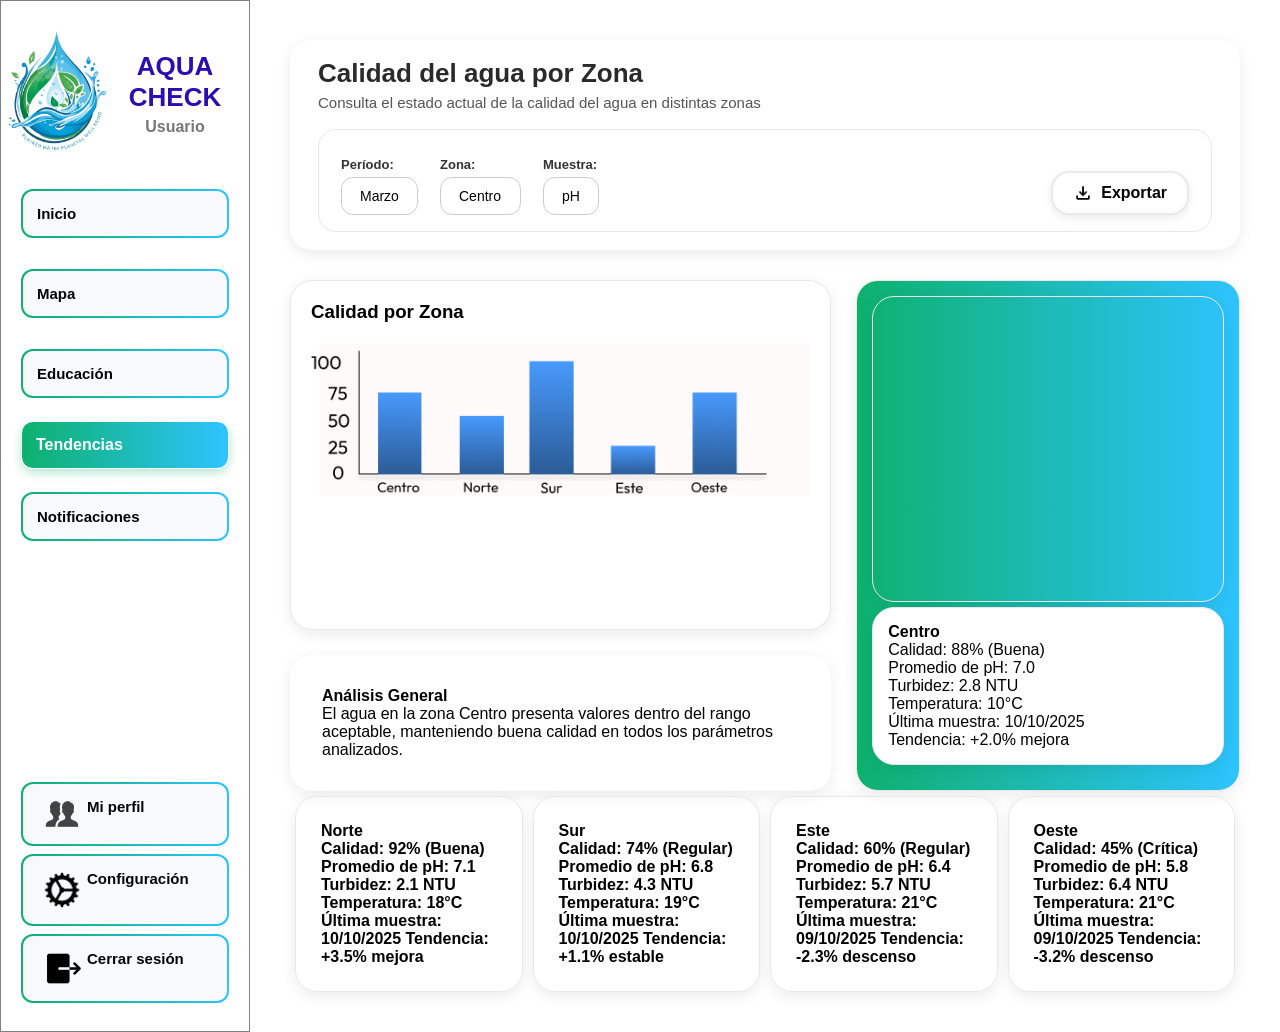
==== calidadAgua.html @ 970a45c3 "calidadAgua" ====
<!DOCTYPE html>
<html lang="es">
<head>
    <meta charset="UTF-8">
    <meta name="viewport" content="width=device-width, initial-scale=1.0">
    <title>calidad del agua por zona</title>
    <link rel="stylesheet" href="calidadAgua.css">
</head>

<body>

    <div id="Menu">
        <div class="imagen1">
            <img src="imagenes/logo.png" alt="Logo">
        </div>

        <div class="titulo">
            <div class="aqua">
                <h2>AQUA CHECK</h2>
                <h3>Usuario</h3>
            </div>

        </div>
        <div class="menu">Inicio</div>
        <div class="menu">Mapa</div>
        <div class="menu">Educación</div>
        <button class="menu1 boton-tendencias">Tendencias</button>
        <div class="menu">Notificaciones</div>

        <div class="menu-user">
            <div class="menu">
                <img class="image" src="imagenes/user.png" alt="Usuario"> Mi perfil
            </div>
            <div class="menu">
                <img class="image" src="imagenes/Settings.png" alt="Configuración"> Configuración
            </div>
            <div class="menu">
                <img class="image" src="imagenes/Logout.png" alt="Cerrar sesión"> Cerrar sesión
            </div>
        </div>
    </div>

    <div id="centro">
        <div id="barra-superior">
            <div class="content1">
                <div class="titulo-pagina">
                    <h2>Calidad del agua por Zona</h2>
                    <p>Consulta el estado actual de la calidad del agua en distintas zonas</p>
                </div>
            </div>

            <div class="content2">
                <div class="fila-filtros">
                    <div class="grupo-filtro">
                        <label for="periodo">Período:</label>
                        <select id="periodo" name="periodo">
                            <option value="marzo">Marzo</option>
                        </select>
                    </div>

                    <div class="grupo-filtro">
                        <label for="zona">Zona:</label>
                        <select id="zona" name="zona">
                            <option value="centro">Centro</option>
                        </select>
                    </div>

                    <div class="grupo-filtro">
                        <label for="muestra">Muestra:</label>
                        <select id="muestra" name="muestra">
                            <option value="ph">pH</option>
                        </select>
                    </div>

                    <div class="boton-exportar">
                        <img src="imagenes/export.png" alt="Exportar">
                        <span>Exportar</span>
                    </div>

                </div>
            </div>

        </div>

<div class="contenedor-principal">
    <div class="columna-izquierda">
        <div class="graficoZ">
            <h3>Calidad por Zona</h3>
            <img src="imagenes/calidadZ - copia.png" class="imagen-card" alt="Gráfico">
        </div>

        <div class="aG">
            <h4>Análisis General</h4>
            <p>
                El agua en la zona Centro presenta valores dentro del rango aceptable,
                manteniendo buena calidad en todos los parámetros analizados.
            </p>
        </div>

    </div>

    <div class="columna-derecha">
        <div class="mapac">
            <iframe src="https://www.google.com/maps/embed?pb=!1m18!1m12!1m3!1d3975.1698090060032!2d-76.61504658309576!3d2.4378062976901214!2m3!1f0!2f0!3f0!3m2!1i1024!2i768!4f13.
            1!3m3!1m2!1s0x8e3f9a0f0f0f0f0f%3A0x0!2sParque%20Caldas%2C%20Popay%C3%A1n%2C%20Cauca%2C%20Colombia!5e0!3m2!1ses!2sco!4v1700000000000"
            width="100%"
            height="300"
            style="border:0; border-radius: 20px;"
            allowfullscreen=""
            loading="lazy"
            referrerpolicy="no-referrer-when-downgrade">
             </iframe>
        </div>

        <div class="textmp">
            <h4>Centro</h4>
            <p>Calidad: 88% (Buena)</p>
            <p>Promedio de pH: 7.0</p>
            <p>Turbidez: 2.8 NTU</p>
            <p>Temperatura: 10°C</p>
            <p>Última muestra: 10/10/2025</p>
            <p>Tendencia: +2.0% mejora</p>
        </div>

    </div>

</div>

        <div class="contentMini"> 
            <div class="tMini tm">
                Norte
                <br>
                Calidad: 92% (Buena) Promedio de pH: 7.1 Turbidez: 2.1 
                NTU Temperatura: 18°C Última muestra: 10/10/2025 
                Tendencia: +3.5% mejora
            </div>
            <div class="tMini tm">
                Sur
                <br>
                Calidad: 74% (Regular) Promedio de pH: 6.8 Turbidez: 4.3 
                NTU Temperatura: 19°C Última muestra: 10/10/2025 Tendencia: +1.1% estable
            </div>
            <div class="tMini tm">
                Este
                <br>
                Calidad: 60% (Regular) Promedio de pH: 6.4 Turbidez: 5.7
                 NTU Temperatura: 21°C Última muestra: 09/10/2025 Tendencia: -2.3% descenso
            </div>
            <div class="tMini tm">
                Oeste
                <br>
                Calidad: 45% (Crítica) Promedio de pH: 5.8 Turbidez: 6.4 NTU
                 Temperatura: 21°C Última muestra: 09/10/2025 Tendencia: -3.2% descenso
            </div>
        </div>

    </div>

</body>
</html>
---- calidadAgua.css ----
* {
    margin: 0;
    padding: 0;
    box-sizing: border-box;
}

body {
    background-color: white;
    display: flex; 
    justify-content: flex-start;
    font-family: 'Inter', sans-serif;
}


#Menu {
    width: 250px;
    min-height: 100vh;
    background: white;
    padding: 20px;
    display: flex;
    flex-direction: column;
    border: 1px solid gray;
    gap: 15px;

    
}

#Menu h2 {
    color: #2b0db1;
    font-size: 26px;
    margin-bottom: 5px;
    text-align: center;
}

#Menu h3 {
    color: #555;
    font-size: 16px;
    text-align: center;
    margin-bottom: 30px;
    opacity: 0.8;
}

.menu1 {
    background: linear-gradient(90deg, #0db16d, #2dc4ff);
    color: white;
    padding: 14px;
    border-radius: 12px;
    font-weight: bold;
    font-size: 16px;
    box-shadow: 0 4px 10px rgba(13,177,109,0.3);
    text-align: left;
    border: 1px solid white;
}

.menu {
    display: flex;
    background: #f8f9fa;
    padding: 14px;
    margin: 8px 0;
    border-radius: 12px;
    text-align: center;
    font-size: 15px;
    font-weight: bold;
    color: #050505;

    border: 2px solid transparent;
    background-image: 
        linear-gradient(#f8f9fa, #f8f9fa),
        linear-gradient(90deg, #0db16d, #2dc4ff);
    background-origin: border-box;
    background-clip: padding-box, border-box;

}

.menu-user {
    margin-top: auto;
}

img {
    width: 150px;
}

.image {
    width: 50px;
    height: auto;
}

.imagen {
    width: 10%;
    height: 130px;
}

.imagen1 {
    width: 2px;
    height: 3px;
    margin-left: -40px;
}

.titulo {
    display: flex;
    margin-left: 100px;
    margin-top: 12px;
}

#centro {
    flex: 1;
    padding: 40px;
    background-color: #ffffff;
    display: flex;
    flex-direction: column;
    overflow-y: auto;
}


#barra-superior {
    width: 100%;
    background: #ffffff;
    border-radius: 22px;
    box-shadow: 0px 4px 15px rgba(0,0,0,0.08);
    
    padding: 18px 28px; 
    display: flex;
    flex-direction: column;
    gap: 18px; 

    animation: dropIn 420ms cubic-bezier(.2,.9,.2,1) both;
    transition: box-shadow 220ms ease, transform 220ms ease;
}

#barra-superior:hover {
    transform: translateY(-3px);
    box-shadow: 0 14px 34px rgba(0,0,0,0.08);
}


.titulo-pagina h2 {
    font-size: 26px;
    font-weight: 700;
    margin: 0;
    color: #2A2A2A;
}

.titulo-pagina p {
    font-size: 15px;
    color: #555;
    margin-top: 5px;
}

.fila-filtros {
    display: flex;
    align-items: end;
    gap: 22px;
    padding: 16px 22px;
    background: #ffffff;
    border: 1.8px solid #E8E8E8;
    border-radius: 18px;
}

.grupo-filtro {
    display: flex;
    flex-direction: column;
    margin-top: 11px;
}

.grupo-filtro label {
    font-size: 13px;
    font-weight: 600;
    color: #333;
    margin-bottom: 5px;
}

select {
    padding: 10px 18px;
    border-radius: 12px;
    border: 1px solid #ccc;
    font-size: 14px;
    cursor: pointer;
    background-color: #fff;
    appearance: none;
}

.boton-exportar {
    display: flex;
    align-items: center;
    gap: 8px;
    background: #ffffff;
    border: 2px solid #EAEAEA;
    padding: 10px 20px;
    border-radius: 18px;
    cursor: pointer;
    transition: 0.2s;
    font-weight: 600;
    box-shadow: 0px 3px 8px rgba(0,0,0,0.08);
    margin-left: auto; /* ← en vez de 480px fijo */
}

.boton-exportar:hover {
    transform: scale(1.03);
}

.boton-exportar img {
    width: 20px;
    height: 20px;
}

#contenedor-info {
    margin-top: 25px;
    display: grid;
    grid-template-columns: 1.3fr 1.3fr 1fr;
    gap: 25px;
}

.cardGrande1,
.card.grande {
    width: 100%;
    height: auto;
    display: flex;
    flex-direction: column;
    justify-content: center;
    padding: 20px;
}

.imagen-card {
    width: 100%;
    height: auto;
    object-fit: contain;
    margin-top: 20px;
}

.card.info {
    grid-row: 1 / 3;
}


.card.analisis {
    grid-column: 1 / 3;
}

.contentMini {
    grid-column: 1 / 4;
    display: flex;
    justify-content: space-between;
    margin-top: 5px;
    flex-wrap: wrap;
}

.tMini.tm{
    text-align: left;
    font-weight: 600;
    flex: 1;
    margin: 0 5px;
    min-width: 150px;

}

.tm {
    border-radius: 22px;
    border: 1.8px solid #E8E8E8;
    padding: 25px;
    box-shadow: 0 4px 15px rgba(0, 0, 0, 0.08);
}

.contenedor-principal {
    margin-top: 30px;
    display: flex;
    gap: 25px;
    width: 100%;
}

.columna-izquierda {
    flex: 2;
    display: flex;
    flex-direction: column;
    gap: 25px;
}

.aG {
    background: #ffffff;
    border-radius: 22px;
    border: 1.8px solid #E8E8E8;
    padding: 30px;
    box-shadow: 0 4px 15px rgba(0, 0, 0, 0.08);
     border: 2px solid transparent;
}

.graficoZ {
    width: 100%;
    height: 350px;
    background: #ffffff;
    border-radius: 22px;
    border: 1.8px solid #E8E8E8;
    padding: 20px;
    box-shadow: 0 4px 15px rgba(0, 0, 0, 0.08);  
}
.columna-derecha {
    flex: 1.3;
    display: flex;
    flex-direction: column;
    gap: 25px;
    background-color: #fff;
    border-radius: 22px;
    border: 1.8px solid #E8E8E8;
    padding: 15px;
    box-shadow: 0 4px 15px rgba(0, 0, 0, 0.08);  
    background: linear-gradient(90deg, #0db16d, #2dc4ff);
}

.mapac{
    background: #ffffff00;
    border-radius: 22px;
    border: 1.8px solid #E8E8E8;
    box-shadow: 0 4px 15px rgba(0, 0, 0, 0.08);  
}

.textmp{
    background: #ffffff;
    border-radius: 22px;
    border: 1.8px solid #E8E8E8;
    padding: 15px;
    box-shadow: 0 4px 15px rgba(0, 0, 0, 0.08);
    margin-top: -20px;
}

.grafico img {
    width: 100%;
    height: auto;
    object-fit: contain;
}

.analisis-general p {
    font-size: 15px;
    line-height: 1.5;
}

.mapa iframe {
    width: 100%;
    height: 230px;
    border-radius: 20px;
}

.info-zona p {
    margin-bottom: 6px;
}

@keyframes slideInLeft {
  from { transform: translateX(-30px); opacity: 0; }
  to   { transform: translateX(0);     opacity: 1; }
}

@keyframes dropIn {
  from { transform: translateY(-12px) scaleY(.98); opacity: 0; }
  to   { transform: translateY(0)     scaleY(1);   opacity: 1; }
}

#Menu {
  animation: slideInLeft 520ms cubic-bezier(.2,.9,.2,1) both;
  will-change: transform, opacity;
}

.menu:hover {
  transform: translateY(-6px) scale(1.01);
  box-shadow: 0 12px 28px rgba(11, 116, 82, 0.08);
}

.menu img {
  transition: transform 400ms ease;
}
.menu:hover img { transform: rotate(-6deg) translateY(-2px); }

.menu:active { animation: clickBounce 240ms both; }

.boton-tendencias {
  transition: transform 250ms ease, box-shadow 250ms ease;
}
.boton-tendencias:hover { transform: scale(1.08); box-shadow: 0 12px 30px rgba(13,177,109,0.18); }
.boton-tendencias:active { transform: scale(.98); }

#barra-superior {
  animation: dropIn 420ms cubic-bezier(.2,.9,.2,1) both;
  will-change: transform, opacity;
  transition: box-shadow 220ms ease, transform 220ms ease;
}
#barra-superior:hover {
  transform: translateY(-4px);
  box-shadow: 0 18px 40px rgba(0,0,0,0.08);
}
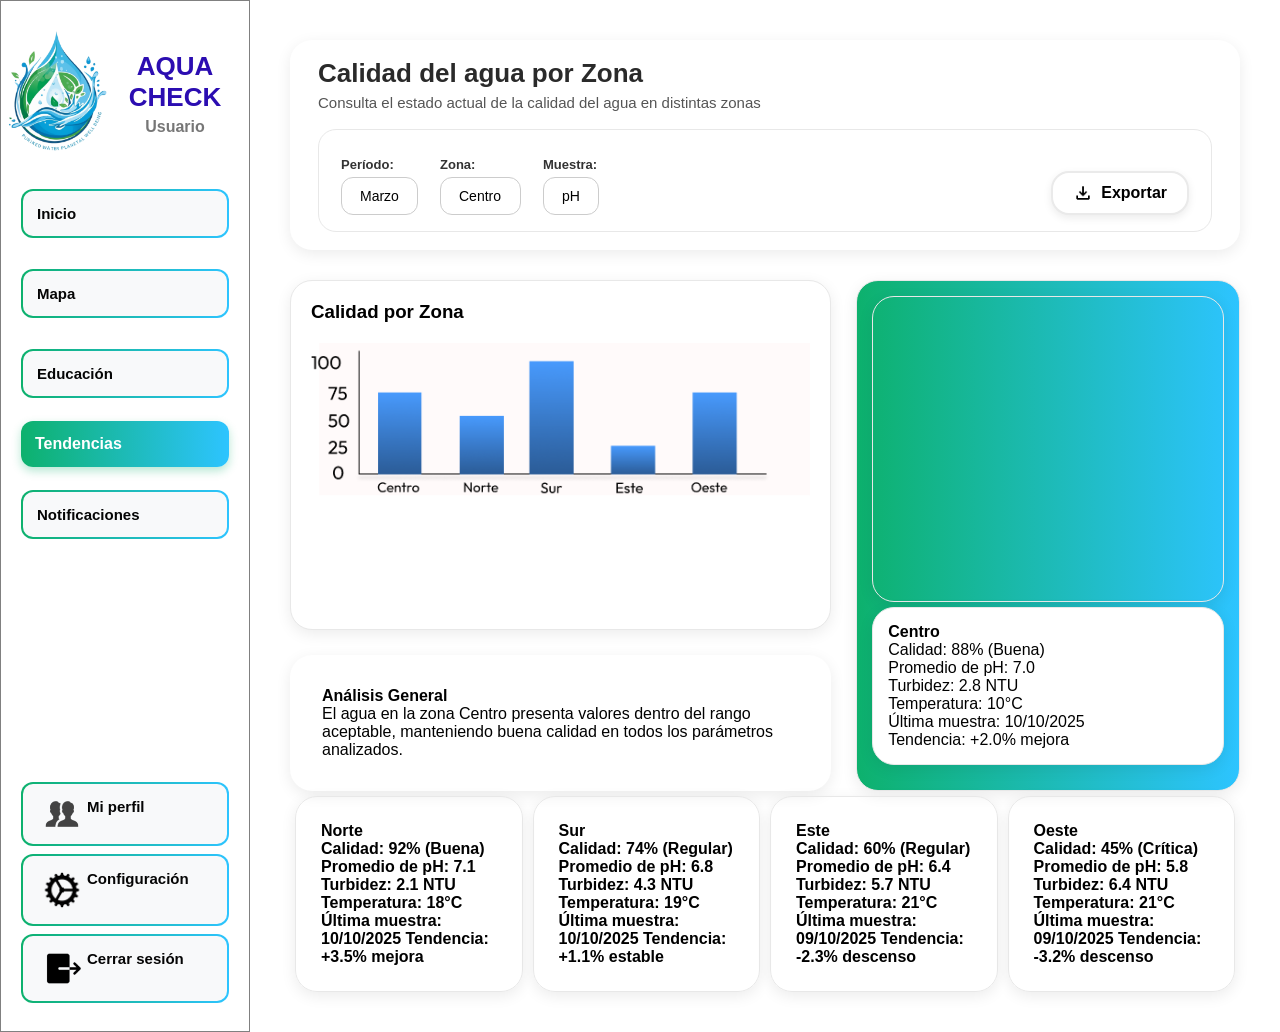
==== commit 265006ff: "interfaces actualizada" ====
--- a/calidadAgua.html
+++ b/calidadAgua.html
@@ -10,35 +10,35 @@
 <body>
 
     <div id="Menu">
-        <div class="imagen1">
-            <img src="imagenes/logo.png" alt="Logo">
-        </div>
+    <div class="imagen1">
+        <img src="imagenes/logo.png" alt="Logo">
+    </div>
 
-        <div class="titulo">
-            <div class="aqua">
-                <h2>AQUA CHECK</h2>
-                <h3>Usuario</h3>
-            </div>
-
-        </div>
-        <div class="menu">Inicio</div>
-        <div class="menu">Mapa</div>
-        <div class="menu">Educación</div>
-        <button class="menu1 boton-tendencias">Tendencias</button>
-        <div class="menu">Notificaciones</div>
-
-        <div class="menu-user">
-            <div class="menu">
-                <img class="image" src="imagenes/user.png" alt="Usuario"> Mi perfil
-            </div>
-            <div class="menu">
-                <img class="image" src="imagenes/Settings.png" alt="Configuración"> Configuración
-            </div>
-            <div class="menu">
-                <img class="image" src="imagenes/Logout.png" alt="Cerrar sesión"> Cerrar sesión
-            </div>
+    <div class="titulo">
+        <div class="aqua">
+            <h2>AQUA CHECK</h2>
+            <h3>Usuario</h3>
         </div>
     </div>
+
+    <a href="inicio.html" class="menu">Inicio</a>
+    <a href="mapa.html" class="menu">Mapa</a>
+    <a href="educacion.html" class="menu">Educación</a>
+    <a href="tendencias.html" class="menu1 boton-tendencias">Tendencias</a>
+    <a href="notificaciones.html" class="menu">Notificaciones</a>
+
+    <div class="menu-user">
+        <a href="perfil.html" class="menu">
+            <img class="image" src="imagenes/user.png" alt="Usuario"> Mi perfil
+        </a>
+        <a href="configuracion.html" class="menu">
+            <img class="image" src="imagenes/Settings.png" alt="Configuración"> Configuración
+        </a>
+        <a href="login.html" class="menu">
+            <img class="image" src="imagenes/Logout.png" alt="Cerrar sesión"> Cerrar sesión
+        </a>
+    </div>
+</div>
 
     <div id="centro">
         <div id="barra-superior">
--- a/calidadAgua.css
+++ b/calidadAgua.css
@@ -49,10 +49,13 @@
     font-size: 16px;
     box-shadow: 0 4px 10px rgba(13,177,109,0.3);
     text-align: left;
-    border: 1px solid white;
+    border: none;
+    text-decoration: none; /* Quita el subrayado */
+    display: block;        /* Ocupa el ancho necesario */
 }
 
 .menu {
+    text-decoration: none; /* Quita el subrayado azul */
     display: flex;
     background: #f8f9fa;
     padding: 14px;
@@ -69,6 +72,7 @@
         linear-gradient(90deg, #0db16d, #2dc4ff);
     background-origin: border-box;
     background-clip: padding-box, border-box;
+    transition: transform 220ms ease; /* Añade suavidad al hover */
 
 }
 
